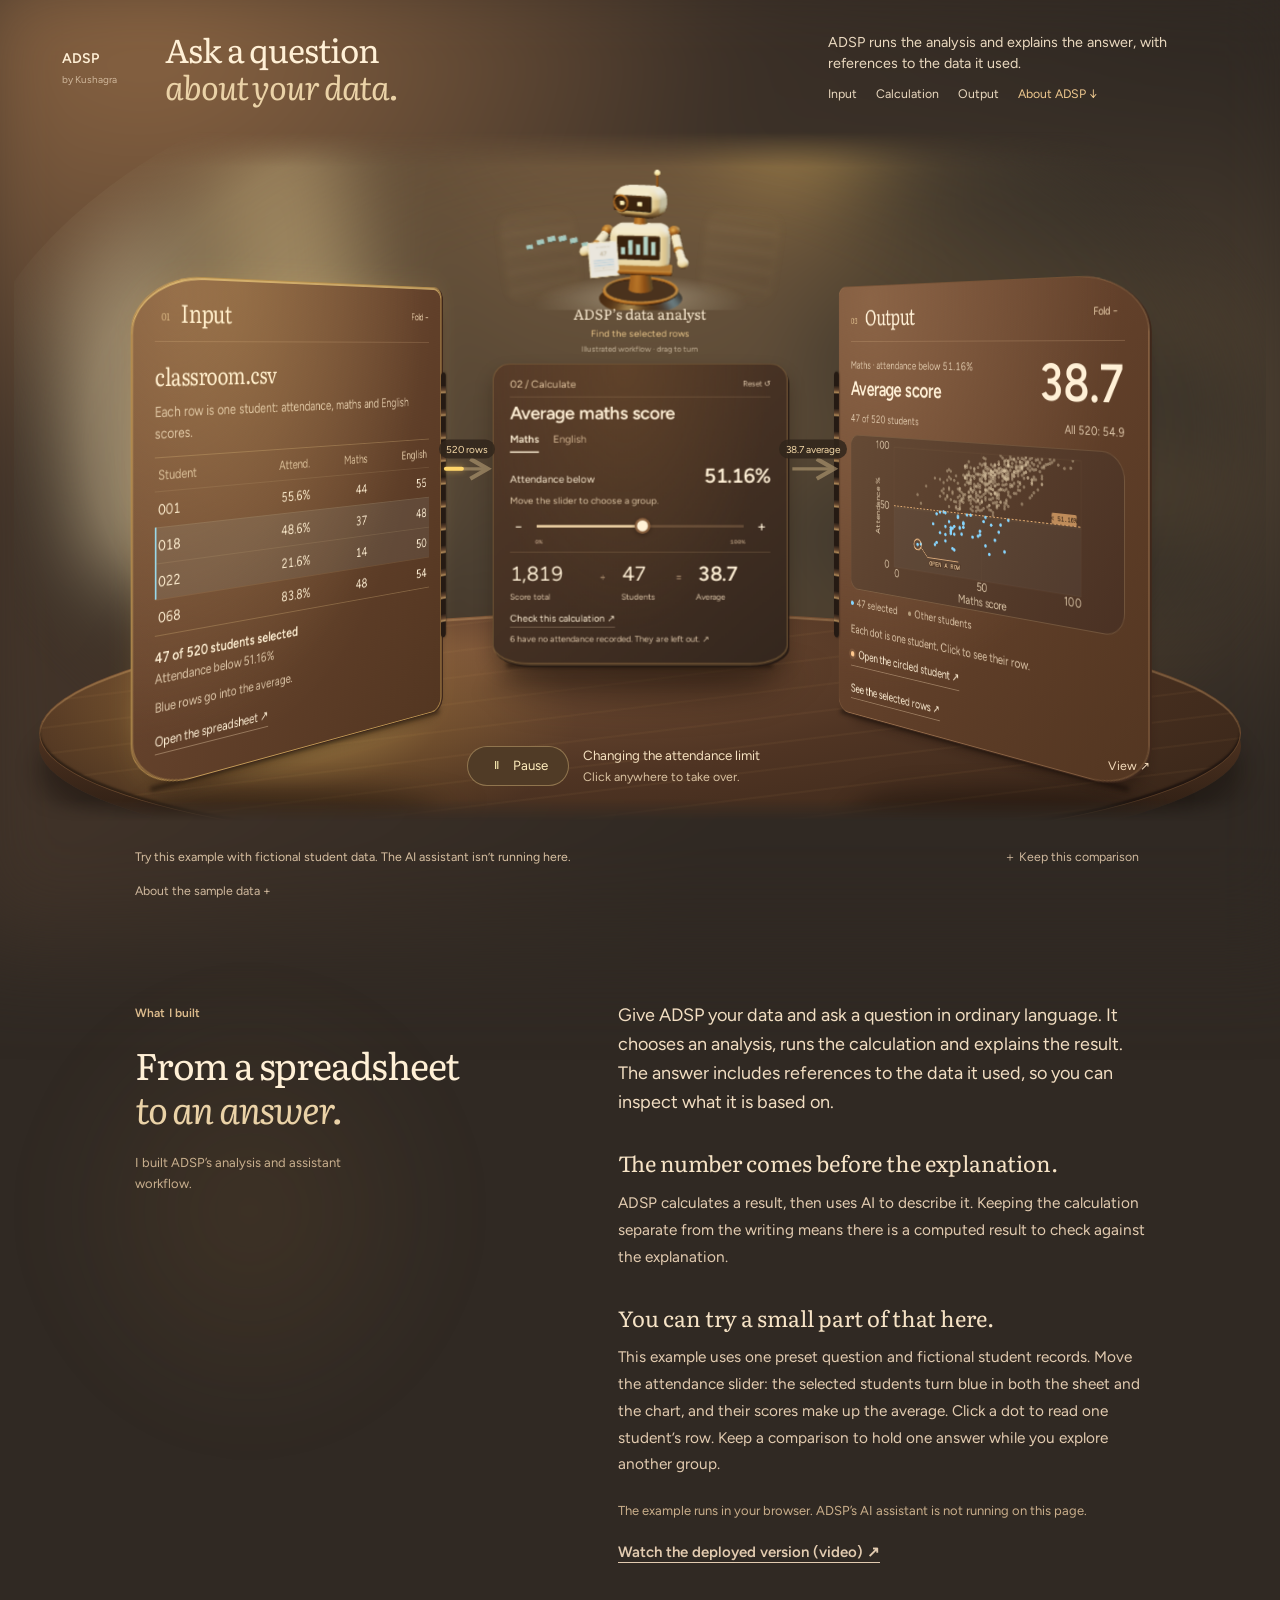
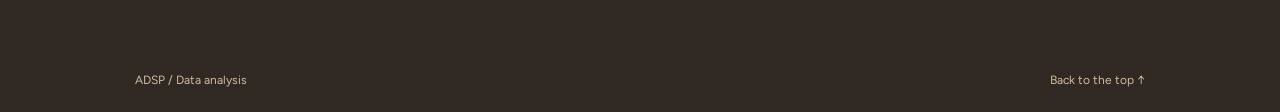
==== adsp/index.html @ 4fdcb651 "Publish the personal website The site as served from build/: the metro shell, the three product stat" ====
<!doctype html>
<html lang="en">
<head>
  <meta charset="UTF-8">
  <meta name="viewport" content="width=device-width, initial-scale=1">
  <meta name="theme-color" content="#39251c">
  <meta name="description" content="ADSP by Kushagra Bhatnagar. Explore a working data analysis: change a group, compare the result, and see the records behind the answer.">
  <title>ADSP — Ask a question about a spreadsheet.</title>
  <link rel="icon" href="data:image/svg+xml,%3Csvg xmlns='http://www.w3.org/2000/svg' viewBox='0 0 64 64'%3E%3Crect width='64' height='64' rx='14' fill='%23f3e7af'/%3E%3Cpath d='M14 46V29h8v17zm14 0V14h8v32zm14 0V22h8v24z' fill='%23782d27'/%3E%3C/svg%3E">
  <link rel="stylesheet" href="stage9.css?v=9c">
  <script type="module" src="app.js?v=9b"></script>
</head>
<body>
<a class="skip-link" href="#experiment">Skip to the question</a>
<div class="page-shell">
<main id="top">
<section class="introduction" aria-labelledby="title">
<div class="project-identity"><span class="project-index">ADSP <span>by Kushagra</span></span><h1 id="title">Ask a question<br><em>about your data.</em></h1></div>
<div class="introduction-note"><p>ADSP runs the analysis and explains the answer, with references to the data it used.</p><nav aria-label="Try the ADSP workflow"><a href="#data-input">Input</a><a href="#experiment">Calculation</a><a href="#answer-step">Output</a><a href="#about">About ADSP ↓</a></nav></div>
</section>
<div id="load-error" class="load-error" hidden><p>The sample could not load.</p><button id="retry" type="button">Try again</button></div>
<section class="workspace" id="instrument" aria-label="A working spreadsheet analysis" aria-busy="true">
<div class="scene is-spatial" id="scene" aria-label="Input on the left, calculation behind, output on the right">
<div class="room-surfaces" id="room-surfaces" aria-hidden="true"><div class="room-wall"><i class="room-window"></i><i class="room-recess"></i><i class="room-lamp"></i></div><div class="table-top"></div><div class="table-edge"></div><div class="table-leg table-leg-left"></div><div class="table-leg table-leg-right"></div><div class="window-light"></div><div class="floor-shadow" id="shadow-0"></div><div class="floor-shadow" id="shadow-1"></div><div class="floor-shadow" id="shadow-2"></div></div>
<svg id="floor-contacts" class="floor-contacts" aria-hidden="true"><path id="contact-0"/><path id="contact-1"/><path id="contact-2"/></svg>
<svg class="flow-connections" id="flow-connections" aria-hidden="true"><defs><marker id="flow-tip" viewBox="0 0 10 10" refX="8" refY="5" markerWidth="8" markerHeight="8" orient="auto-start-reverse"><path d="M1 1L8 5L1 9" fill="none" stroke="currentColor" stroke-width="1.7"/></marker></defs><path id="flow-one" class="flow-wire" marker-end="url(#flow-tip)"/><path id="flow-two" class="flow-wire" marker-end="url(#flow-tip)"/><path id="flow-pulse-one" class="flow-pulse"/><path id="flow-pulse-two" class="flow-pulse"/><path id="inspection-tether" class="inspection-tether" hidden/></svg>
<div class="flow-label flow-label-one" id="flow-label-one">520 rows</div><div class="flow-label flow-label-two" id="flow-label-two">40 selected → average</div>
<aside class="reading-guide" aria-label="Current part of the example"><span class="guide-light" aria-hidden="true"></span><span id="process-title">Choosing the students</span><span id="process-sentence" class="sr-only">40 students have attendance below 50%. Blue rows belong to this group.</span></aside>
<div class="scene-orbit" id="scene-orbit">
<section class="workflow-paper input-node" id="data-input" aria-labelledby="input-title"><span class="flap-hinge" aria-hidden="true"></span><span class="contact-start" aria-hidden="true"></span><span class="contact-end" aria-hidden="true"></span>
<button class="paper-topline fold-toggle" id="fold-input" type="button" aria-expanded="true" aria-controls="input-detail" aria-label="Fold input rows"><span class="flap-heading"><small>01</small> Input</span><span class="fold-label">Fold −</span></button><h2 id="input-title">classroom.csv</h2><p class="paper-subtitle">Each row is one student: attendance, maths and English scores.</p>
<div class="input-preview" id="input-detail"><div id="source-tools" class="source-tools" hidden><label>Find student <input id="source-search" type="search" placeholder="022" autocomplete="off"></label></div><div class="source-table-scroll"><table aria-label="Input spreadsheet preview"><thead><tr><th>Student</th><th>Attend.</th><th>Maths</th><th>English</th></tr></thead><tbody id="input-rows"></tbody></table></div><div class="source-pages" id="source-pages" hidden><span id="source-page-label"></span><div><button id="source-prev" type="button" aria-label="Previous source rows">←</button><button id="source-next" type="button" aria-label="Next source rows">→</button></div></div></div>
<div class="input-live"><strong id="source-selection">40 of 520 selected</strong><span id="source-rule">Attendance below 50%</span><span id="source-average">Maths average → 38.3</span></div>
<p class="paper-footnote">Blue rows go into the average.</p><button type="button" class="paper-link" id="expand-input" aria-expanded="false" aria-controls="source-tools">Open the spreadsheet ↗</button><button id="source-demo" type="button" hidden>Pause flow</button>
</section>
<section class="workflow-paper question-node" id="experiment" aria-labelledby="question"><span class="contact-start" aria-hidden="true"></span><span class="contact-end" aria-hidden="true"></span>
<div class="analyst-stage" id="analyst-stage" tabindex="0" role="img" aria-label="ADSP's illustrated data analyst. Drag or use left and right arrow keys to turn it.">
<div class="analyst-backdrop" aria-hidden="true"><i class="ghost-sheet ghost-input"></i><i class="ghost-sheet ghost-output"></i></div>
<svg class="analyst-fallback" viewBox="0 0 220 170" aria-hidden="true"><ellipse cx="110" cy="155" rx="49" ry="9" fill="#e4b862" opacity=".2"/><rect x="70" y="69" width="80" height="69" rx="18" fill="#ead5b0"/><rect x="77" y="19" width="66" height="49" rx="18" fill="#ead5b0"/><rect x="86" y="36" width="48" height="16" rx="8" fill="#332821"/><path d="M95 44h6m17 0h6" stroke="#ffd76f" stroke-width="4"/><path d="M60 80L46 119m114-39 14 39" stroke="#ead5b0" stroke-width="13" stroke-linecap="round"/><path d="M86 115V96m16 19V88m16 27v-9m16 9V93" stroke="#72bedb" stroke-width="7"/><path d="M93 142h34" stroke="#987541" stroke-width="13"/></svg>
</div>
<div class="analyst-caption"><span>ADSP’s data analyst</span><span id="analyst-action">Find the selected rows</span><small>Illustrated workflow · drag to turn</small></div>
<div class="calculation-desk">
<div class="paper-topline"><span>02 / Calculate</span><button class="text-button" id="reset-all" type="button">Reset ↺</button></div>
<div class="question-row"><h2 id="question">Average <span id="question-subject">maths</span> score<span class="question-filter">Attendance below <span id="question-cutoff">50</span>%.</span></h2><div class="subject-switch" role="group" aria-label="Subject to compare"><button type="button" id="subject-maths" aria-pressed="true">Maths</button><button type="button" id="subject-english" aria-pressed="false">English</button></div></div>
<div class="control-strip"><div class="threshold-heading"><label for="threshold">Attendance below <strong><output id="threshold-output" for="threshold">50</output>%</strong></label><span id="control-summary">Move the slider to choose a group.</span></div><div class="slider-group"><button id="decrease" class="step-button" type="button" aria-label="Decrease attendance cutoff by 5">−</button><input type="range" id="threshold" min="0" max="100" step="0.01" value="50" aria-describedby="control-summary"><button id="increase" class="step-button" type="button" aria-label="Increase attendance cutoff by 5">+</button></div><div class="threshold-scale"><span>0%</span><span>100%</span></div></div>
<div id="calculation-plane" class="calculation"><span class="calculation-heading" id="calculation-sentence">Their maths scores total 1,531. Divide by 40 students.</span><div class="arithmetic"><span id="calc-sum">1,531</span><span>÷</span><span id="calc-count">40</span><span>=</span><strong id="calc-mean">38.3</strong></div><div class="arithmetic-labels"><span>Score total</span><span>Students</span><span>Average</span></div><p id="calc-empty" hidden>No average for an empty group.</p><button class="paper-link" type="button" data-inspect="calculation">Check this calculation ↗</button></div>
<span id="selection-preview" class="sr-only"></span><span id="mean-preview" class="sr-only"></span><span id="visible-calculation" class="sr-only"></span><button class="missing-note" id="missing-records" type="button">6 have no attendance recorded. They are <span class="keep-together">left out. ↗</span></button>
</div></section>
<section class="workflow-paper output-node" id="answer-step" aria-labelledby="answer-title"><span class="flap-hinge" aria-hidden="true"></span><span class="contact-start" aria-hidden="true"></span><span class="contact-end" aria-hidden="true"></span>
<button class="paper-topline fold-toggle" id="fold-output" type="button" aria-expanded="true" aria-controls="plot-surface" aria-label="Fold answer chart"><span class="flap-heading"><small>03</small> Output</span><span class="fold-label">Fold −</span></button><div class="answer-heading"><div><span id="answer-scope">Maths · below 50%</span><h2 id="answer-title">Average score</h2></div><button class="mean-number" id="inspect-mean" type="button" data-inspect="calculation" aria-label="Inspect selected group mean"><strong id="selected-mean">38.3</strong></button></div>
<div class="scope-heading"><span id="scope-count">40 of 520 students</span><span>All 520: <b id="baseline-mean">54.9</b></span></div>
<div class="plot-surface" id="plot-surface"><svg id="plot" viewBox="0 0 480 278" role="img" aria-labelledby="plot-title plot-description">
                    <title id="plot-title">Maths scores by attendance</title><desc id="plot-description">Each dot is one demonstration record. Records below the attendance cutoff are highlighted.</desc>
                    <defs><clipPath id="plot-clip"><rect x="48" y="16" width="414" height="212" rx="2"/></clipPath></defs>
                    <g class="plot-grid" aria-hidden="true"><path d="M48 16H462M48 122H462M48 228H462M48 16V228M255 16V228M462 16V228"/></g>
                    <g class="plot-axis" aria-hidden="true"><text x="36" y="20" text-anchor="end">100</text><text x="36" y="126" text-anchor="end">50</text><text x="36" y="231" text-anchor="end">0</text><text x="48" y="246">0</text><text x="255" y="246" text-anchor="middle">50</text><text x="462" y="246" text-anchor="end">100</text><text id="x-label" x="255" y="270" text-anchor="middle">Maths score</text><text transform="translate(12 122) rotate(-90)" text-anchor="middle">Attendance %</text></g>
                    <g clip-path="url(#plot-clip)" aria-hidden="true"><rect id="selection-region" x="48" y="122" width="414" height="106" class="selection-region"/><g id="plot-points"></g><path id="cutoff-line" class="cutoff-line" d="M48 122H462"/></g>
                    <g id="cutoff-tag" transform="translate(420 113)" aria-hidden="true"><rect x="-17" y="-9" width="50" height="18" rx="3"/><text x="8" y="4" text-anchor="middle" id="cutoff-tag-text">&lt; 50%</text></g>
                    <g id="point-cue" aria-hidden="true" pointer-events="none"><circle id="point-cue-ring" cx="106" cy="182" r="9"/><path id="point-cue-line" d="M106 182L124 200H195"/><text id="point-cue-text" x="128" y="214">CLICK A DOT</text></g>
                  </svg></div><div class="chart-key"><span><i class="selected-dot"></i><span id="plot-selected-label">40 selected</span></span><span><i class="other-dot"></i>Other students</span></div>
<div class="point-invitation"><span>Each dot is one student. Click to see their row.</span><button id="try-point" type="button"><span class="lift-dot" aria-hidden="true"></span>Open the circled student ↗</button></div>
<p id="result-description" class="result-description sr-only"></p><button class="paper-link" type="button" id="show-records" data-inspect="rows">See the selected rows ↗</button><span id="chart-subject-label" hidden></span>
</section>
</div>
<div class="point-card" id="point-card" role="region" aria-labelledby="point-title" hidden><div class="point-card-top"><span>From the plot</span><button id="close-point" type="button" aria-label="Return student row to the plot">×</button></div><h3 id="point-title">Student 022</h3><dl><div><dt>Attendance</dt><dd id="point-attendance">21.6%</dd></div><div><dt>Maths</dt><dd id="point-maths">14</dd></div><div><dt>English</dt><dd id="point-english">50</dd></div></dl><p id="point-membership"></p><button id="point-full" class="paper-link" type="button">Open full row ↗</button></div>
</div>
<div class="flow-dock"><div class="playback"><button id="demo-toggle" type="button" aria-label="Pause flow"><span id="play-icon" aria-hidden="true">Ⅱ</span><span id="play-label">Pause</span></button><div class="playback-message"><span id="demo-status">Changing the attendance limit</span><span id="pause-prompt">Click anywhere to take over.</span></div></div><div class="scene-controls"><span id="scene-hint">Drag the space to turn the pages.</span><details class="view-options"><summary aria-label="View and motion settings">View <span aria-hidden="true">↗</span></summary><div class="view-options-panel"><div class="view-switch" role="group" aria-label="View of the workflow"><button id="view-spatial" type="button" aria-pressed="true">Spatial</button><button id="view-flat" type="button" aria-pressed="false">Front</button></div><label class="motion-control"><input id="allow-motion" type="checkbox" checked>Motion</label><button id="reset-camera" type="button">Reset angle ↺</button></div></details></div></div>
<div class="result-actions"><span class="sample-note">Try this example with fictional student data. The AI assistant isn’t running here.</span><button id="pin-comparison" class="save-button" type="button">＋ Keep this comparison</button></div>
<div class="saved-comparison" id="saved-comparison" hidden><div class="saved-heading"><span>Kept comparison</span><button type="button" id="remove-pin" aria-label="Remove kept comparison">×</button></div><button id="open-pin" type="button"><span id="pin-label"></span><strong id="pin-value"></strong><span>Inspect its records ↗</span></button></div><p id="storage-note" class="local-note" hidden>Saving is unavailable in this browser.</p>
<div class="experiment-footer"><button class="text-button" type="button" id="method-toggle" aria-expanded="false" aria-controls="method-note">About the sample data +</button></div>
<div class="method-note" id="method-note" hidden><h3>What these numbers can tell you</h3><p>All scores are out of 100. The overall average uses all 520 students. Six have no attendance recorded: their scores count in that overall average, but they cannot appear in the attendance chart or a group selected by attendance.</p><p>A difference between the groups does not tell us whether attendance caused the difference in scores.</p></div>
</section>
<section class="about" id="about" aria-labelledby="about-title">
<div class="about-opening"><span class="eyebrow">What I built</span><h2 id="about-title">From a spreadsheet<br><em>to an answer.</em></h2><p class="authorship">I built ADSP’s analysis and assistant workflow.</p></div>
<div class="product-story"><p class="product-lead">Give ADSP your data and ask a question in ordinary language. It chooses an analysis, runs the calculation and explains the result. The answer includes references to the data it used, so you can inspect what it is based on.</p><h3>The number comes before the explanation.</h3><p>ADSP calculates a result, then uses AI to describe it. Keeping the calculation separate from the writing means there is a computed result to check against the explanation.</p><h3>You can try a small part of that here.</h3><p>This example uses one preset question and fictional student records. Move the attendance slider: the selected students turn blue in both the sheet and the chart, and their scores make up the average. Click a dot to read one student’s row. Keep a comparison to hold one answer while you explore another group.</p><p class="demo-boundary">The example runs in your browser. ADSP’s AI assistant is not running on this page.</p><p class="about-links"><a href="https://www.youtube.com/watch?v=K23TB9MUVrQ" target="_blank" rel="noopener">Watch the deployed version (video) ↗</a></p></div>
</section>
</main><footer class="site-footer"><span>ADSP / Data analysis</span><a href="#top">Back to the top ↑</a></footer>
</div>
  <dialog id="evidence-dialog" class="evidence-dialog" aria-labelledby="evidence-title">
    <div class="dialog-heading"><div><div class="eyebrow" id="evidence-kicker">Behind this answer</div><h2 id="evidence-title">The selected records</h2></div><button class="close-button" id="close-evidence" type="button" aria-label="Close evidence">×</button></div>
    <div class="evidence-context" id="evidence-context"></div>
    <div class="evidence-math" id="evidence-math"></div>
    <p class="evidence-explanation" id="evidence-explanation"></p>
    <div class="table-toolbar"><span id="table-count"></span><label>Find a record<input type="search" id="row-search" placeholder="022" autocomplete="off"></label></div>
    <div class="evidence-table-wrap"><table class="evidence-table"><thead><tr><th scope="col">Record</th><th scope="col">Attendance</th><th scope="col">Maths</th><th scope="col">English</th></tr></thead><tbody id="evidence-rows"></tbody></table><p class="table-empty" id="table-empty" hidden>No matching records.</p></div>
    <div class="dialog-footer"><span id="page-label"></span><div><button id="previous-page" type="button">← Previous</button><button id="next-page" type="button">Next →</button></div></div>
  </dialog>

<div class="sr-only" id="announcement" role="status" aria-live="polite"></div><noscript><p>Enable JavaScript to explore this sample.</p></noscript>
</body></html>
---- adsp/stage9.css ----
@import url('./stage8.css');

/* The analyst has open space above its desk; the two data wings keep their depth. */
.question-node{background:none;border:0;box-shadow:none!important;border-radius:0;padding:0!important;overflow:visible}
.question-node::after{display:none}
.analyst-stage{height:188px;width:100%;position:relative;isolation:isolate;cursor:grab;touch-action:pan-y;outline-offset:-8px;user-select:none}
.analyst-stage.turning{cursor:grabbing}
.analyst-stage canvas{position:relative;z-index:2;width:100%;height:100%;display:block;pointer-events:none}
.analyst-fallback{height:100%;width:100%;position:relative;z-index:1}
.has-analyst .analyst-fallback{display:none}
.analyst-backdrop{position:absolute;inset:0;pointer-events:none;z-index:-1;filter:blur(4px);opacity:.28}
.ghost-sheet{position:absolute;top:35%;width:26%;height:54%;border:1px solid #eac27c66;border-radius:13px;background:repeating-linear-gradient(0deg,transparent 0 9px,#edcf9860 10px 12px,transparent 13px 23px),linear-gradient(120deg,#c9af8130,#5b432120);box-shadow:0 0 18px #d4b47522}
.ghost-input{left:4%;transform:perspective(300px) rotateY(25deg) rotate(-8deg)}
.ghost-output{right:4%;transform:perspective(300px) rotateY(-25deg) rotate(8deg)}
.analyst-caption{display:grid;text-align:center;gap:4px;margin:-9px 0 10px;color:#fff0d6;position:relative}
.analyst-caption>span:first-child{font:400 18px var(--serif)}
#analyst-action{font-size:12px;color:#edc98c;min-height:16px}
.analyst-caption small{font-size:10px;color:#c6b49a}
.calculation-desk{padding:16px 21px 20px;border:1px solid #a7814e88;border-radius:22px 22px 48px 48px / 22px 22px 24px 24px;background:radial-gradient(ellipse at 45% 0,#8b613448,transparent 65%),linear-gradient(140deg,#563b29,#34271e);box-shadow:0 2px 0 #c99e6044,2px 4px 0 #271b15,0 13px 24px #1b110a55}
.question-node.is-current .calculation-desk{border-color:#dab671aa;box-shadow:inset 0 1px #f7d18d66,0 2px 0 #997744,0 13px 24px #1b110a55}
.question-node .paper-topline{margin:0 0 7px;padding-bottom:6px;font-size:11px}
.question-node .question-row h2{font-size:23px;line-height:1.15}
.question-node .question-filter{position:absolute;width:1px;height:1px;overflow:hidden;clip-path:inset(50%)}
.question-node .subject-switch{margin:8px 0 11px}
.question-node .threshold-heading strong{font-size:26px}
.question-node .threshold-heading label{font-size:13px}
.question-node #control-summary{font-size:12px;height:1.4em;min-height:1.4em}
.question-node .slider-group{margin-top:8px}
.question-node .calculation{margin-top:8px;padding-top:9px}
.question-node .calculation-heading{display:none}
.question-node .arithmetic{font-size:26px;margin-top:0}
.question-node .missing-note{margin-top:8px;font-size:11px}
.question-node .paper-link{font-size:12px;margin-top:9px}
.question-node #calc-empty{bottom:29px}
@media(min-width:821px){
  .question-node{width:31%;bottom:-5px;transform:translateX(-50%) translateZ(-440px)}
  .scene-orbit{min-height:614px;padding-top:60px}
  .reading-guide{display:none}
  .flow-dock{margin-top:-8px}
  .scene.is-flat .question-node{transform:none;width:auto}
  .scene.is-flat .scene-orbit{align-items:end;min-height:660px;padding-top:20px}
  .scene.is-flat .analyst-stage{height:174px}
}
@media(min-width:821px) and (max-height:800px){
  .scene-orbit{min-height:455px;padding-top:0;padding-bottom:6px}
  .analyst-stage{height:145px}
  .analyst-caption{margin:-5px 0 8px;gap:3px}
  .analyst-caption>span:first-child{font-size:16px}
  .calculation-desk{padding:12px 19px 17px}
  .question-node .question-row h2{font-size:22px}
  .question-node .subject-switch{margin:7px 0 9px}
  .question-node .threshold-heading strong{font-size:24px}
  .question-node .paper-link,.question-node .missing-note{font-size:11px}
  .question-node .arithmetic{font-size:25px}
}
@media(max-width:820px){
  .question-node{max-width:96%;transform:none;scroll-margin-top:10px}
  .analyst-stage{height:216px}
  .analyst-caption{margin:-6px 0 16px}
  .analyst-caption>span:first-child{font-size:21px}
  #analyst-action{font-size:13px}
  .analyst-caption small{font-size:11px}
  .calculation-desk{padding:22px 24px 26px}
  .question-node .question-row h2{font-size:27px}
  .question-node .threshold-heading strong{font-size:29px}
  .question-node #control-summary{font-size:13px}
  .question-node .calculation-heading{display:block;font-size:14px}
  .question-node .arithmetic{font-size:28px}
  .question-node .missing-note{font-size:12px}
  .question-node .paper-link{font-size:13px}
  .scene-orbit{gap:65px}
}
@media(prefers-reduced-motion:reduce){.analyst-stage{scroll-behavior:auto}}

/* the video link under the About text (6 Oct 2026); the code repository is private, so there is no code link */
.about .product-story .about-links{margin-top:16px;font-size:15px;font-weight:600}
.about .product-story .about-links a{color:inherit;text-decoration:none;border-bottom:1.5px solid currentColor;padding-bottom:1px}
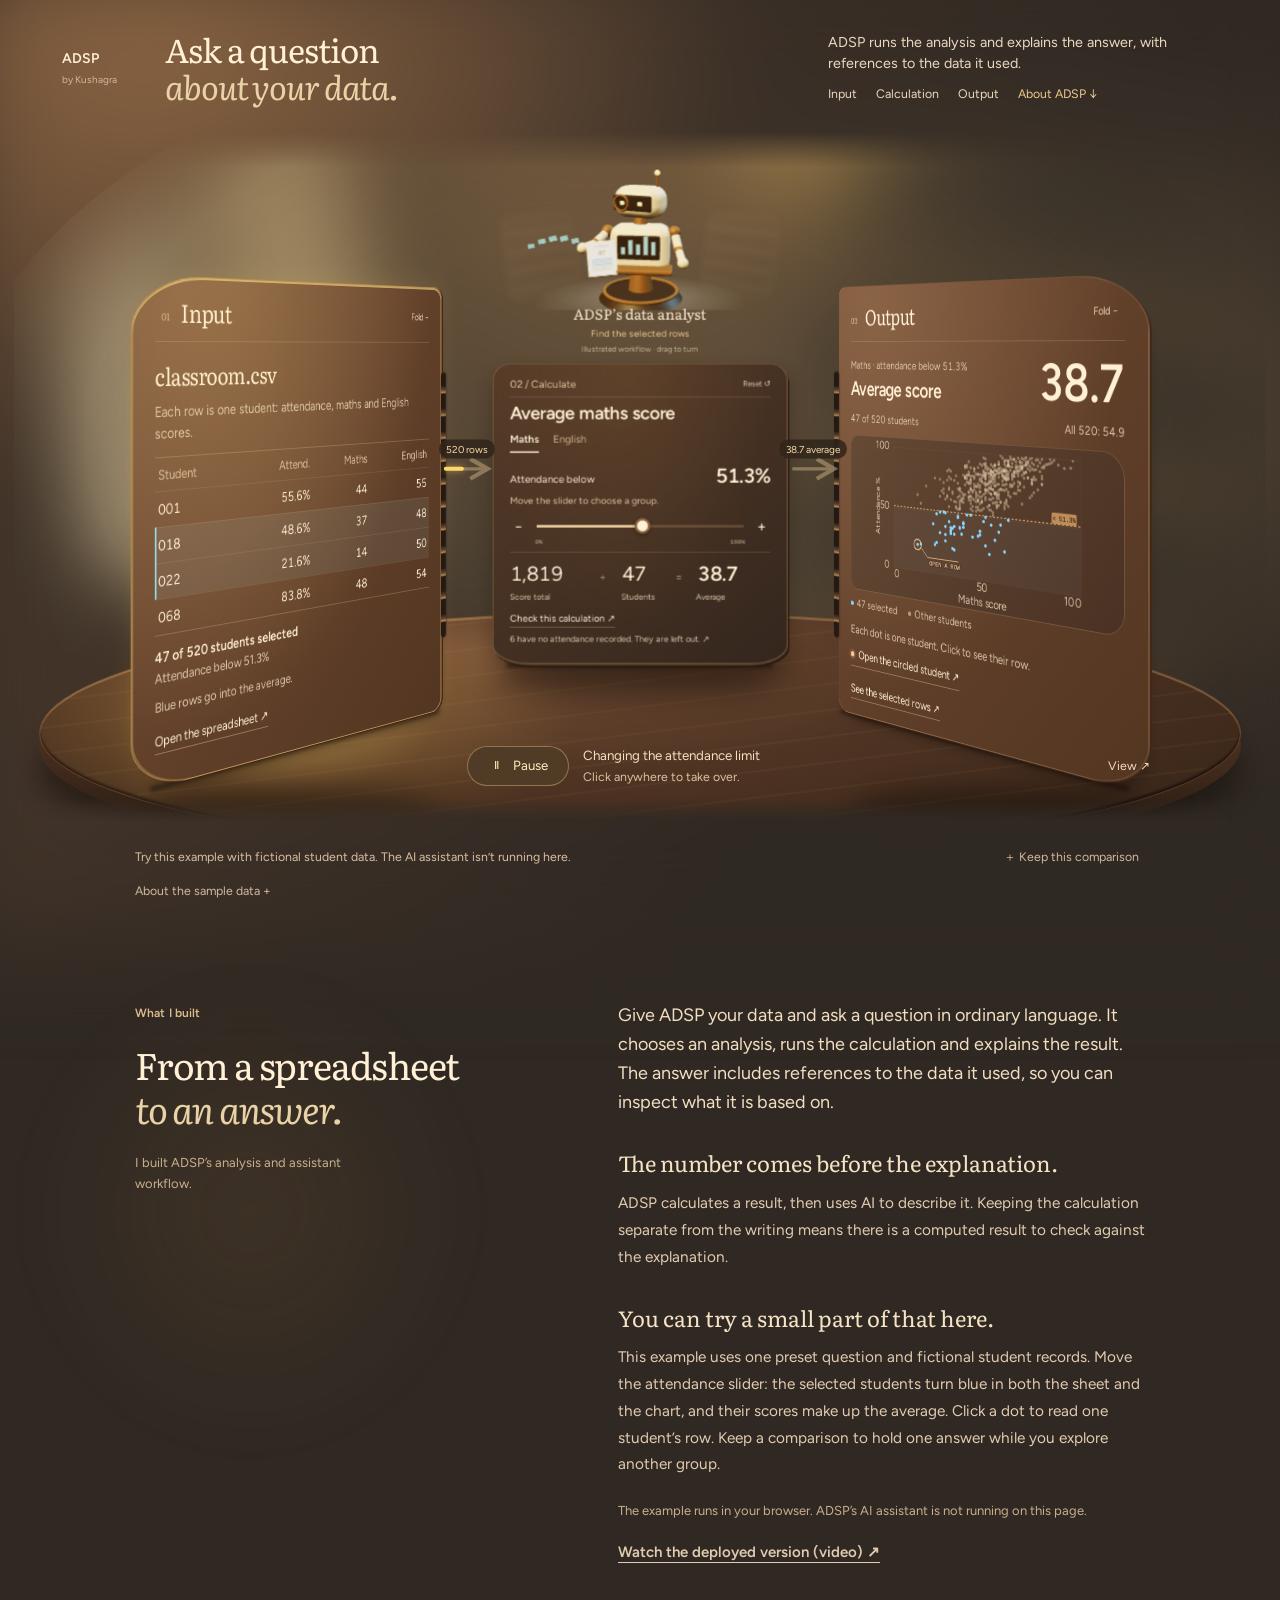
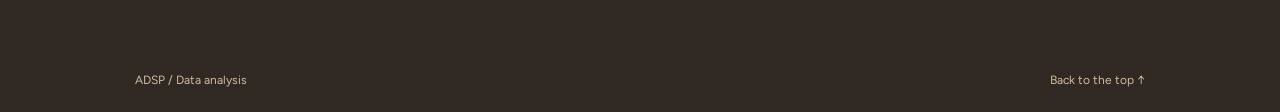
==== commit a992a48f: "Fix the phone layout of every station and the site band Co-Authored-By: Claude Opus 5.5 <noreply@ant" ====
--- a/adsp/index.html
+++ b/adsp/index.html
@@ -7,8 +7,8 @@
   <meta name="description" content="ADSP by Kushagra Bhatnagar. Explore a working data analysis: change a group, compare the result, and see the records behind the answer.">
   <title>ADSP — Ask a question about a spreadsheet.</title>
   <link rel="icon" href="data:image/svg+xml,%3Csvg xmlns='http://www.w3.org/2000/svg' viewBox='0 0 64 64'%3E%3Crect width='64' height='64' rx='14' fill='%23f3e7af'/%3E%3Cpath d='M14 46V29h8v17zm14 0V14h8v32zm14 0V22h8v24z' fill='%23782d27'/%3E%3C/svg%3E">
-  <link rel="stylesheet" href="stage9.css?v=9c">
-  <script type="module" src="app.js?v=9b"></script>
+  <link rel="stylesheet" href="stage9.css?v=9d">
+  <script type="module" src="app.js?v=9d"></script>
 </head>
 <body>
 <a class="skip-link" href="#experiment">Skip to the question</a>
--- a/adsp/stage9.css
+++ b/adsp/stage9.css
@@ -75,3 +75,19 @@
 /* the video link under the About text (6 Oct 2026); the code repository is private, so there is no code link */
 .about .product-story .about-links{margin-top:16px;font-size:15px;font-weight:600}
 .about .product-story .about-links a{color:inherit;text-decoration:none;border-bottom:1.5px solid currentColor;padding-bottom:1px}
+
+/* Phone repair (7 Oct 2026). In the single-column phone layout the tilted pages were cut off at the screen edge in Chrome
+   (Safari already drew them flat), the playback pill covered a third of the first card, and the About glow made a 320 px
+   screen scroll sideways. Phones only; nothing above 820 px changes. */
+@media(max-width:820px){
+  html,body{overflow-x:clip}
+  .scene.is-spatial .input-node,.scene.is-spatial .output-node{transform:none}
+  .flow-dock{min-height:0;padding:5px 6px 5px 5px;bottom:10px;left:10px;right:10px;gap:6px;flex-wrap:nowrap}
+  .flow-dock .playback{gap:9px;min-width:0;flex:1 1 auto}
+  .playback button{height:34px;min-width:62px;flex:none}
+  .playback-message{min-width:0;max-width:none;overflow:hidden}
+  #demo-status,#pause-prompt{display:block;white-space:nowrap;overflow:hidden;text-overflow:ellipsis}
+  .flow-dock .scene-controls{flex:none}
+  .about::before{left:-20px;width:calc(100% + 40px);max-width:100vw}
+}
+@media(max-width:820px){#point-card{scroll-margin:70px 0 72px}}
